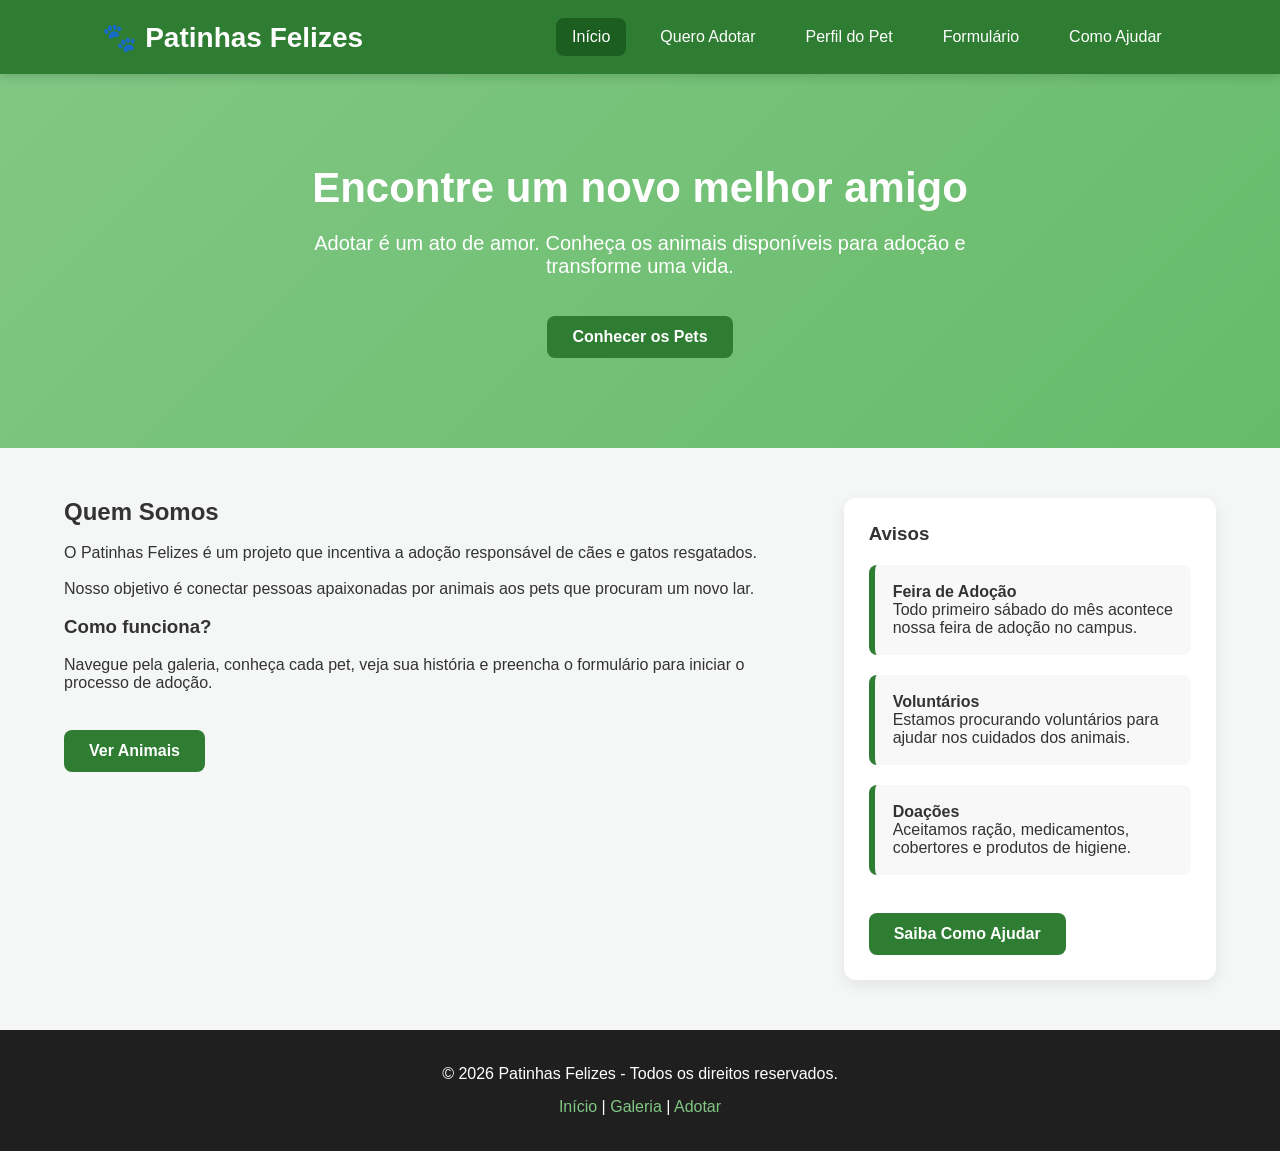
==== Patinhas felizes/index.html @ 5662692b "Organiza todas as páginas em arquivos separados fazendo a ligação entre elas" ====
<!DOCTYPE html>
<html lang="pt-BR">

<head>
    <meta charset="UTF-8">
    <meta name="viewport" content="width=device-width, initial-scale=1.0">
    <title>Patinhas Felizes | Início</title>

    <link rel="stylesheet" href="style.css">
</head>

<body>

    <header class="cabecalho-principal">

        <div class="logo">
            🐾 Patinhas Felizes
        </div>

        <nav class="menu-navegacao">
            <a href="index.html" class="ativo">Início</a>
            <a href="galeria.html">Quero Adotar</a>
            <a href="pet.html">Perfil do Pet</a>
            <a href="adotar.html">Formulário</a>
            <a href="ajudar.html">Como Ajudar</a>
        </nav>

    </header>

    <section class="hero-banner">

        <h1>Encontre um novo melhor amigo</h1>

        <p>
            Adotar é um ato de amor. Conheça os animais disponíveis
            para adoção e transforme uma vida.
        </p>

        <br>

        <a href="galeria.html" class="botao-link">
            Conhecer os Pets
        </a>

    </section>

    <main class="grid-home-container">

        <section>

            <h2>Quem Somos</h2>

            <br>

            <p>
                O Patinhas Felizes é um projeto que incentiva a adoção
                responsável de cães e gatos resgatados.
            </p>

            <br>

            <p>
                Nosso objetivo é conectar pessoas apaixonadas por animais
                aos pets que procuram um novo lar.
            </p>

            <br>

            <h3>Como funciona?</h3>

            <br>

            <p>
                Navegue pela galeria, conheça cada pet, veja sua história
                e preencha o formulário para iniciar o processo de adoção.
            </p>

            <br>

            <a href="galeria.html" class="botao-link">
                Ver Animais
            </a>

        </section>

        <aside class="barra-avisos">

            <h3>Avisos</h3>

            <div class="card-aviso">

                <h4>Feira de Adoção</h4>

                <p>
                    Todo primeiro sábado do mês acontece nossa feira de
                    adoção no campus.
                </p>

            </div>

            <div class="card-aviso">

                <h4>Voluntários</h4>

                <p>
                    Estamos procurando voluntários para ajudar nos
                    cuidados dos animais.
                </p>

            </div>

            <div class="card-aviso">

                <h4>Doações</h4>

                <p>
                    Aceitamos ração, medicamentos, cobertores e produtos
                    de higiene.
                </p>

            </div>

            <br>

            <a href="ajudar.html" class="botao-link">
                Saiba Como Ajudar
            </a>

        </aside>

    </main>

    <footer class="rodape-principal">

        <p>
            © 2026 Patinhas Felizes - Todos os direitos reservados.
        </p>

        <div class="links-rodape">

            <a href="index.html">Início</a> |

            <a href="galeria.html">Galeria</a> |

            <a href="adotar.html">Adotar</a>

        </div>

    </footer>

</body>

</html>
---- Patinhas felizes/style.css ----
*{
margin:0;
padding:0;
box-sizing:border-box;
font-family:'Segoe UI',Tahoma,Geneva,Verdana,sans-serif;
}
html{scroll-behavior:smooth;}
body{
background:#f4f7f5;
color:#333;
display:flex;
flex-direction:column;
min-height:100vh;
}
.cabecalho-principal{
background:#2e7d32;
display:flex;
justify-content:space-between;
align-items:center;
padding:18px 8%;
position:sticky;
top:0;
z-index:100;
box-shadow:0 3px 10px rgba(0,0,0,.15);
}
.logo{color:#fff;font-size:28px;font-weight:bold;}
.menu-navegacao{display:flex;gap:18px;flex-wrap:wrap;}
.menu-navegacao a{
color:#fff;
text-decoration:none;
padding:10px 16px;
border-radius:8px;
transition:.3s;
}
.menu-navegacao a:hover,.ativo{background:#1b5e20;}
.hero-banner{
background:linear-gradient(135deg,#81c784,#66bb6a);
color:#fff;
text-align:center;
padding:90px 30px;
}
.hero-banner h1{font-size:42px;margin-bottom:20px;}
.hero-banner p{font-size:20px;max-width:700px;margin:auto;}
.botao-link{
display:inline-block;
margin-top:20px;
background:#2e7d32;
color:#fff;
text-decoration:none;
padding:12px 25px;
border-radius:8px;
transition:.3s;
font-weight:bold;
}
.botao-link:hover{background:#1b5e20;transform:translateY(-3px);box-shadow:0 6px 15px rgba(0,0,0,.2);}
.container-geral{width:90%;max-width:1200px;margin:40px auto;}
.topo-pagina{text-align:center;margin-bottom:40px;}
.topo-pagina h1{color:#2e7d32;margin-bottom:15px;}
.grid-home-container{display:grid;grid-template-columns:2fr 1fr;gap:35px;width:90%;max-width:1200px;margin:50px auto;}
.barra-avisos,.ficha-rapida,.biografia-detalhada,.container-formulario,.card-ajuda{
background:#fff;
box-shadow:0 5px 15px rgba(0,0,0,.08);
border-radius:12px;
}
.barra-avisos{padding:25px;}
.card-aviso{background:#f8f8f8;padding:18px;border-left:6px solid #2e7d32;margin-top:20px;border-radius:8px;}
.grid-galeria-pets{display:grid;grid-template-columns:repeat(auto-fit,minmax(300px,1fr));gap:30px;}
.card-pet{background:#fff;border-radius:15px;overflow:hidden;box-shadow:0 8px 20px rgba(0,0,0,.08);transition:.3s;}
.card-pet:hover,.card-ajuda:hover{transform:translateY(-6px);}
.foto-placeholder{height:220px;background:#dcdcdc;display:flex;justify-content:center;align-items:center;font-size:22px;}
.info-pet{padding:20px;}
.info-pet h3{color:#2e7d32;margin-bottom:10px;}
.info-pet p{margin-bottom:8px;}
.flex-perfil-container{display:flex;gap:50px;flex-wrap:wrap;width:90%;max-width:1200px;margin:40px auto;}
.foto-lateral{flex:1;}
.foto-grande{height:350px;background:#d7d7d7;border-radius:12px;display:flex;justify-content:center;align-items:center;font-size:26px;}
.ficha-rapida{margin-top:20px;padding:20px;}
.biografia-detalhada{flex:2;padding:25px;}
.biografia-detalhada ul{margin-left:20px;}
.caixa-acao{margin-top:30px;background:#e8f5e9;padding:25px;border-radius:10px;}
.container-formulario{width:90%;max-width:700px;margin:40px auto;padding:30px;}
fieldset{border:1px solid #ddd;padding:20px;border-radius:10px;margin-bottom:25px;}
legend{color:#2e7d32;padding:0 10px;}
.grupo-campo{display:flex;flex-direction:column;margin-bottom:18px;}
.grupo-campo label{margin-bottom:8px;font-weight:600;}
.grupo-campo input,.grupo-campo select,.grupo-campo textarea{
padding:12px;border:2px solid #ddd;border-radius:8px;outline:none;transition:.3s;
}
.grupo-campo input:focus,.grupo-campo select:focus,.grupo-campo textarea:focus{border-color:#2e7d32;}
.botao-enviar{
width:100%;background:#2e7d32;color:#fff;border:none;padding:15px;border-radius:8px;cursor:pointer;font-size:16px;font-weight:bold;transition:.3s;
}
.botao-enviar:hover{background:#1b5e20;}
.flex-ajuda-cards{display:flex;gap:25px;flex-wrap:wrap;}
.card-ajuda{flex:1 1 300px;padding:25px;}
.rodape-principal{margin-top:auto;background:#1f1f1f;color:#fff;text-align:center;padding:35px;}
.links-rodape{margin-top:15px;}
.links-rodape a{color:#81c784;text-decoration:none;}
.links-rodape a:hover{text-decoration:underline;}
@media(max-width:900px){
.grid-home-container{grid-template-columns:1fr;}
.flex-perfil-container{flex-direction:column;}
.cabecalho-principal{flex-direction:column;gap:20px;}
.hero-banner h1{font-size:32px;}
}
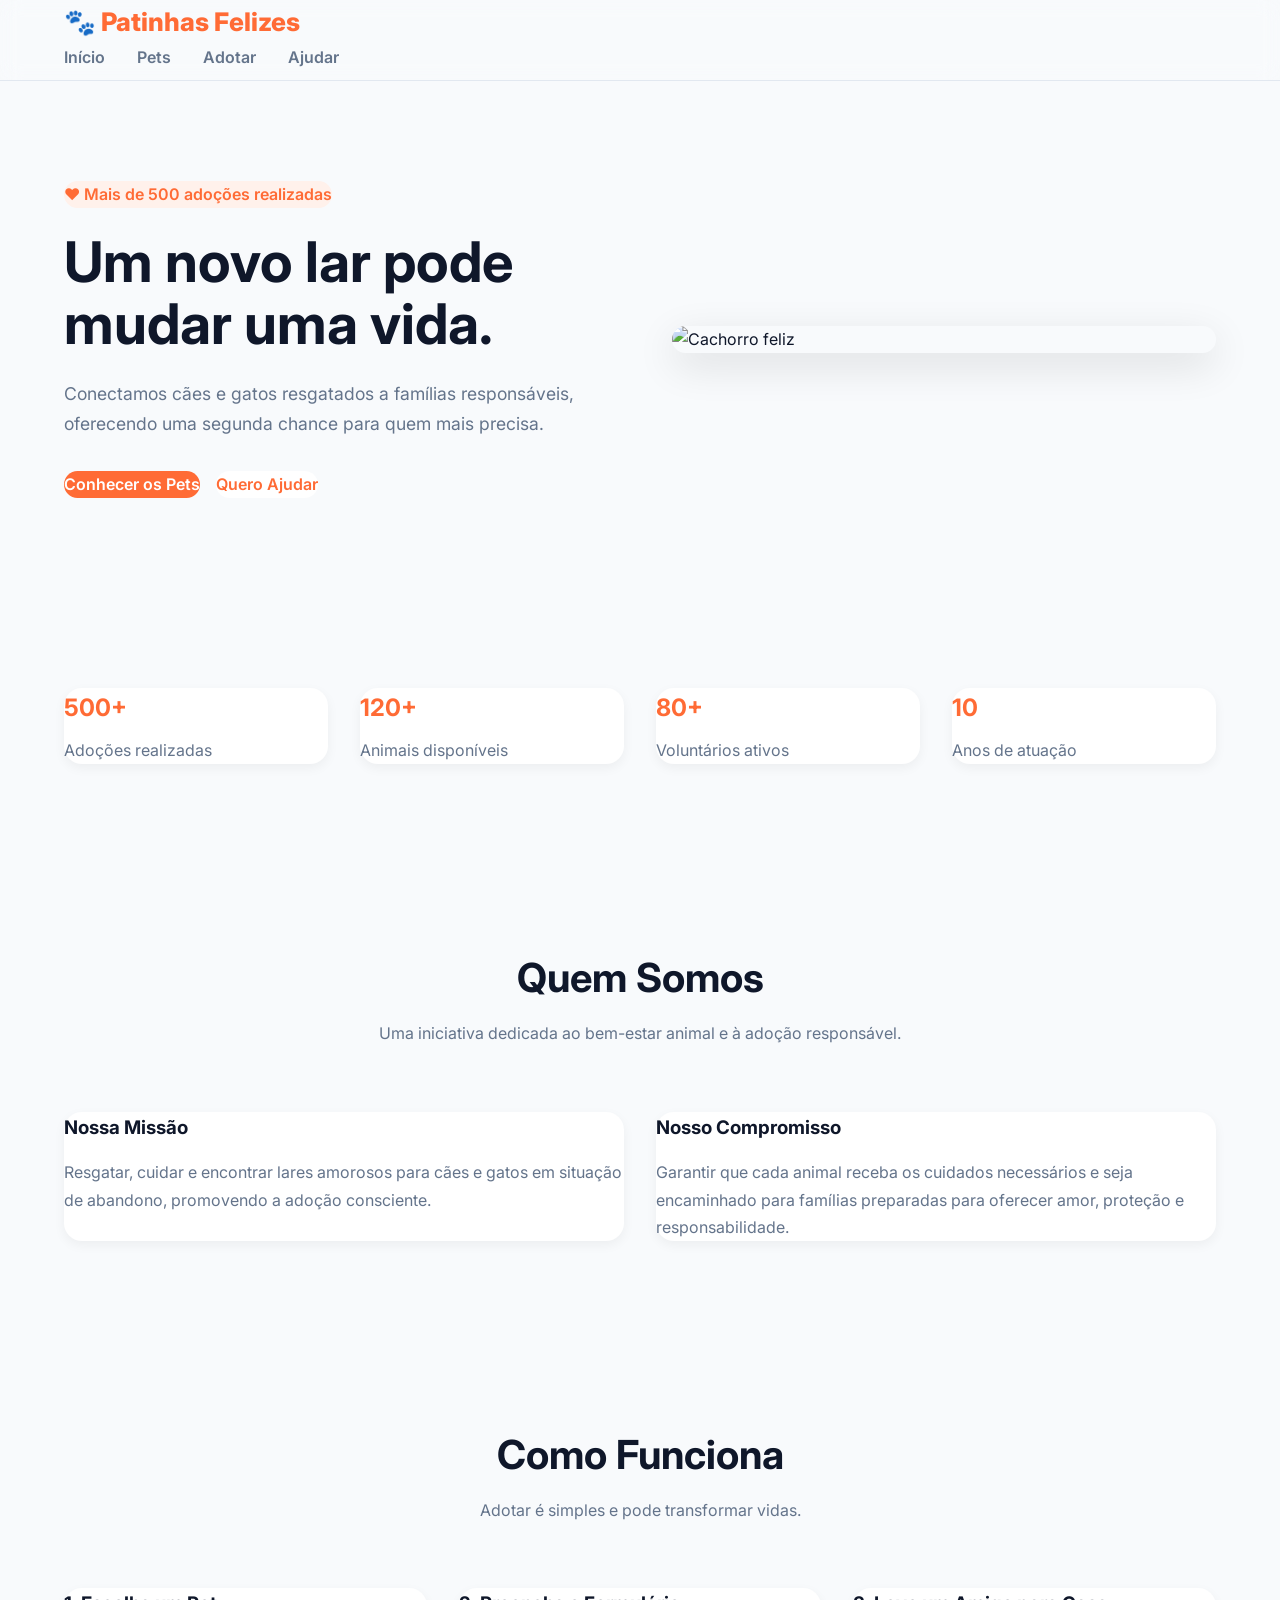
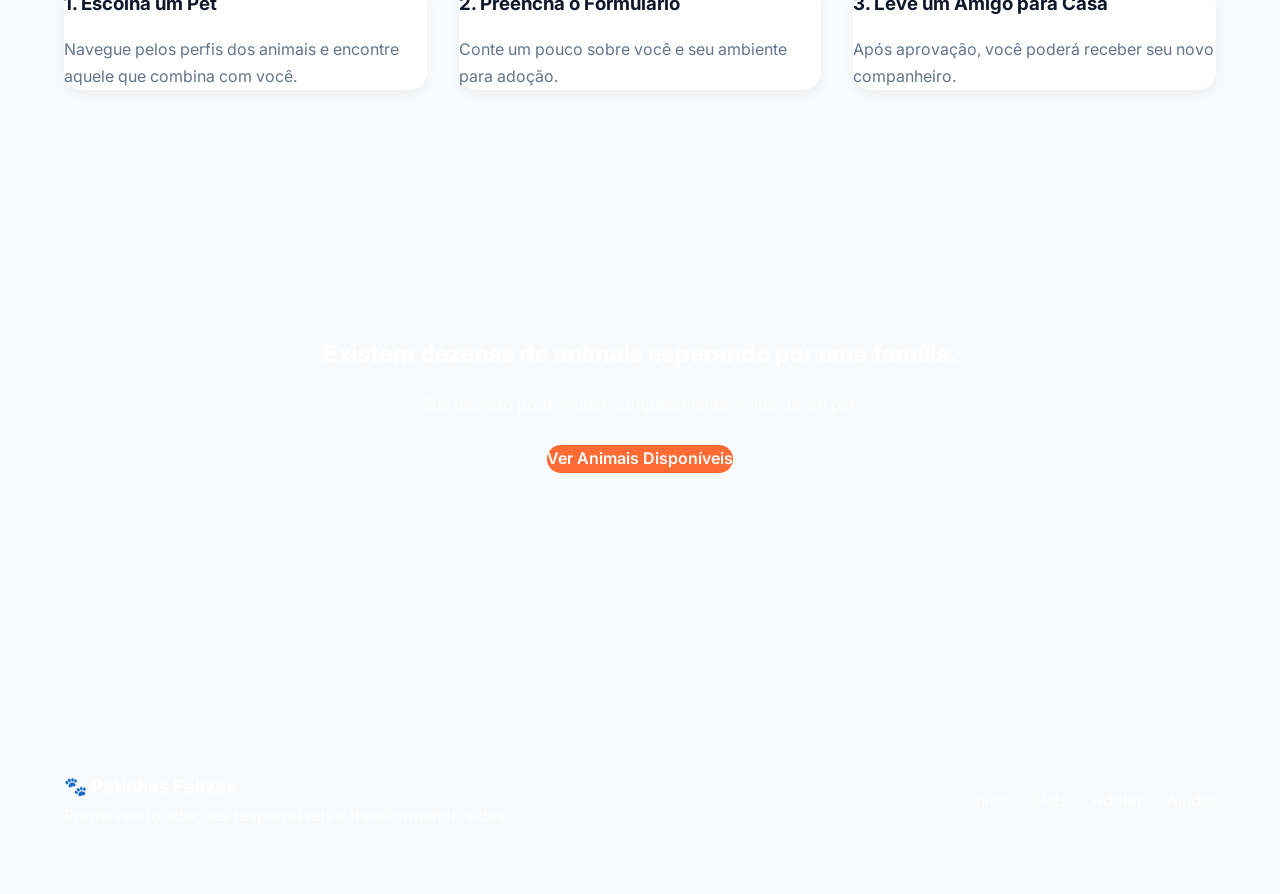
==== commit 8f94321d: "Refaz todo o CSS deixando mais profissional e interativo (usando IA obviamente" ====
--- a/Patinhas felizes/index.html
+++ b/Patinhas felizes/index.html
@@ -1,153 +1,277 @@
 <!DOCTYPE html>
 <html lang="pt-BR">
-
 <head>
     <meta charset="UTF-8">
     <meta name="viewport" content="width=device-width, initial-scale=1.0">
-    <title>Patinhas Felizes | Início</title>
+    <title>Patinhas Felizes | Adoção Responsável</title>
 
     <link rel="stylesheet" href="style.css">
+
+    <link rel="preconnect" href="https://fonts.googleapis.com">
+    <link rel="preconnect" href="https://fonts.gstatic.com" crossorigin>
+
+    <link href="https://fonts.googleapis.com/css2?family=Inter:wght@300;400;500;600;700;800;900&display=swap" rel="stylesheet">
 </head>
 
 <body>
 
-    <header class="cabecalho-principal">
-
-        <div class="logo">
+<header>
+    <div class="container navbar">
+
+        <a href="index.html" class="logo">
             🐾 Patinhas Felizes
-        </div>
-
-        <nav class="menu-navegacao">
-            <a href="index.html" class="ativo">Início</a>
-            <a href="galeria.html">Quero Adotar</a>
-            <a href="pet.html">Perfil do Pet</a>
-            <a href="adotar.html">Formulário</a>
-            <a href="ajudar.html">Como Ajudar</a>
+        </a>
+
+        <nav>
+            <ul class="menu">
+                <li><a href="index.html">Início</a></li>
+                <li><a href="galeria.html">Pets</a></li>
+                <li><a href="adotar.html">Adotar</a></li>
+                <li><a href="ajudar.html">Ajudar</a></li>
+            </ul>
         </nav>
 
-    </header>
-
-    <section class="hero-banner">
-
-        <h1>Encontre um novo melhor amigo</h1>
-
-        <p>
-            Adotar é um ato de amor. Conheça os animais disponíveis
-            para adoção e transforme uma vida.
-        </p>
-
-        <br>
-
-        <a href="galeria.html" class="botao-link">
-            Conhecer os Pets
-        </a>
-
-    </section>
-
-    <main class="grid-home-container">
-
-        <section>
-
-            <h2>Quem Somos</h2>
-
-            <br>
+    </div>
+</header>
+
+<main>
+
+    <!-- HERO -->
+
+    <section class="hero">
+
+        <div class="container hero-content">
+
+            <div class="hero-text">
+
+                <span class="badge">
+                    ❤️ Mais de 500 adoções realizadas
+                </span>
+
+                <h1>
+                    Um novo lar pode mudar uma vida.
+                </h1>
+
+                <p>
+                    Conectamos cães e gatos resgatados a famílias responsáveis,
+                    oferecendo uma segunda chance para quem mais precisa.
+                </p>
+
+                <div class="hero-buttons">
+                    <a href="galeria.html" class="btn">
+                        Conhecer os Pets
+                    </a>
+
+                    <a href="ajudar.html" class="btn btn-outline">
+                        Quero Ajudar
+                    </a>
+                </div>
+
+            </div>
+
+            <div class="hero-image">
+
+                <img
+                    src="https://images.unsplash.com/photo-1517849845537-4d257902454a?w=900"
+                    alt="Cachorro feliz">
+
+            </div>
+
+        </div>
+
+    </section>
+
+    <!-- ESTATÍSTICAS -->
+
+    <section>
+
+        <div class="container">
+
+            <div class="grid grid-4">
+
+                <article class="card">
+                    <h2>500+</h2>
+                    <p>Adoções realizadas</p>
+                </article>
+
+                <article class="card">
+                    <h2>120+</h2>
+                    <p>Animais disponíveis</p>
+                </article>
+
+                <article class="card">
+                    <h2>80+</h2>
+                    <p>Voluntários ativos</p>
+                </article>
+
+                <article class="card">
+                    <h2>10</h2>
+                    <p>Anos de atuação</p>
+                </article>
+
+            </div>
+
+        </div>
+
+    </section>
+
+    <!-- QUEM SOMOS -->
+
+    <section>
+
+        <div class="container">
+
+            <div class="section-title">
+
+                <h2>Quem Somos</h2>
+
+                <p>
+                    Uma iniciativa dedicada ao bem-estar animal e à adoção responsável.
+                </p>
+
+            </div>
+
+            <div class="grid grid-2">
+
+                <div class="card">
+
+                    <h3>Nossa Missão</h3>
+
+                    <p>
+                        Resgatar, cuidar e encontrar lares amorosos para cães e gatos
+                        em situação de abandono, promovendo a adoção consciente.
+                    </p>
+
+                </div>
+
+                <div class="card">
+
+                    <h3>Nosso Compromisso</h3>
+
+                    <p>
+                        Garantir que cada animal receba os cuidados necessários e seja
+                        encaminhado para famílias preparadas para oferecer amor,
+                        proteção e responsabilidade.
+                    </p>
+
+                </div>
+
+            </div>
+
+        </div>
+
+    </section>
+
+    <!-- COMO FUNCIONA -->
+
+    <section>
+
+        <div class="container">
+
+            <div class="section-title">
+
+                <h2>Como Funciona</h2>
+
+                <p>
+                    Adotar é simples e pode transformar vidas.
+                </p>
+
+            </div>
+
+            <div class="grid grid-3">
+
+                <article class="card">
+
+                    <h3>1. Escolha um Pet</h3>
+
+                    <p>
+                        Navegue pelos perfis dos animais e encontre aquele que combina com você.
+                    </p>
+
+                </article>
+
+                <article class="card">
+
+                    <h3>2. Preencha o Formulário</h3>
+
+                    <p>
+                        Conte um pouco sobre você e seu ambiente para adoção.
+                    </p>
+
+                </article>
+
+                <article class="card">
+
+                    <h3>3. Leve um Amigo para Casa</h3>
+
+                    <p>
+                        Após aprovação, você poderá receber seu novo companheiro.
+                    </p>
+
+                </article>
+
+            </div>
+
+        </div>
+
+    </section>
+
+    <!-- CHAMADA -->
+
+    <section>
+
+        <div class="container">
+
+            <div class="notice">
+
+                <h2>
+                    Existem dezenas de animais esperando por uma família.
+                </h2>
+
+                <p>
+                    Sua decisão pode mudar completamente a vida de um pet.
+                </p>
+
+                <br>
+
+                <a href="galeria.html" class="btn">
+                    Ver Animais Disponíveis
+                </a>
+
+            </div>
+
+        </div>
+
+    </section>
+
+</main>
+
+<footer>
+
+    <div class="container footer-content">
+
+        <div>
+
+            <h3>🐾 Patinhas Felizes</h3>
 
             <p>
-                O Patinhas Felizes é um projeto que incentiva a adoção
-                responsável de cães e gatos resgatados.
+                Promovendo adoções responsáveis e transformando vidas.
             </p>
 
-            <br>
-
-            <p>
-                Nosso objetivo é conectar pessoas apaixonadas por animais
-                aos pets que procuram um novo lar.
-            </p>
-
-            <br>
-
-            <h3>Como funciona?</h3>
-
-            <br>
-
-            <p>
-                Navegue pela galeria, conheça cada pet, veja sua história
-                e preencha o formulário para iniciar o processo de adoção.
-            </p>
-
-            <br>
-
-            <a href="galeria.html" class="botao-link">
-                Ver Animais
-            </a>
-
-        </section>
-
-        <aside class="barra-avisos">
-
-            <h3>Avisos</h3>
-
-            <div class="card-aviso">
-
-                <h4>Feira de Adoção</h4>
-
-                <p>
-                    Todo primeiro sábado do mês acontece nossa feira de
-                    adoção no campus.
-                </p>
-
-            </div>
-
-            <div class="card-aviso">
-
-                <h4>Voluntários</h4>
-
-                <p>
-                    Estamos procurando voluntários para ajudar nos
-                    cuidados dos animais.
-                </p>
-
-            </div>
-
-            <div class="card-aviso">
-
-                <h4>Doações</h4>
-
-                <p>
-                    Aceitamos ração, medicamentos, cobertores e produtos
-                    de higiene.
-                </p>
-
-            </div>
-
-            <br>
-
-            <a href="ajudar.html" class="botao-link">
-                Saiba Como Ajudar
-            </a>
-
-        </aside>
-
-    </main>
-
-    <footer class="rodape-principal">
-
-        <p>
-            © 2026 Patinhas Felizes - Todos os direitos reservados.
-        </p>
-
-        <div class="links-rodape">
-
-            <a href="index.html">Início</a> |
-
-            <a href="galeria.html">Galeria</a> |
-
+        </div>
+
+        <div class="footer-links">
+
+            <a href="index.html">Início</a>
+            <a href="galeria.html">Pets</a>
             <a href="adotar.html">Adotar</a>
-
-        </div>
-
-    </footer>
+            <a href="ajudar.html">Ajudar</a>
+
+        </div>
+
+    </div>
+
+</footer>
 
 </body>
-
 </html>
--- a/Patinhas felizes/style.css
+++ b/Patinhas felizes/style.css
@@ -1,105 +1,529 @@
+:root{
+--primary:#ff6b35;
+--primary-dark:#e85a2a;
+
+```
+--secondary:#4f46e5;
+
+--bg:#f8fafc;
+--surface:#ffffff;
+
+--text:#0f172a;
+--text-light:#64748b;
+
+--border:#e2e8f0;
+
+--shadow-sm:0 4px 12px rgba(0,0,0,.05);
+--shadow-md:0 8px 24px rgba(0,0,0,.08);
+--shadow-lg:0 12px 40px rgba(0,0,0,.12);
+
+--radius:18px;
+
+--container:1200px;
+```
+
+}
+
 *{
 margin:0;
 padding:0;
 box-sizing:border-box;
-font-family:'Segoe UI',Tahoma,Geneva,Verdana,sans-serif;
-}
-html{scroll-behavior:smooth;}
+}
+
+html{
+scroll-behavior:smooth;
+}
+
 body{
-background:#f4f7f5;
-color:#333;
-display:flex;
-flex-direction:column;
-min-height:100vh;
-}
-.cabecalho-principal{
-background:#2e7d32;
+font-family:'Inter',sans-serif;
+background:var(--bg);
+color:var(--text);
+line-height:1.7;
+}
+
+img{
+max-width:100%;
+display:block;
+}
+
+a{
+text-decoration:none;
+color:inherit;
+}
+
+ul{
+list-style:none;
+}
+
+.container{
+width:90%;
+max-width:var(--container);
+margin:auto;
+}
+
+/* HEADER */
+
+header{
+position:sticky;
+top:0;
+z-index:1000;
+
+```
+background:rgba(255,255,255,.95);
+
+backdrop-filter:blur(10px);
+
+border-bottom:1px solid var(--border);
+```
+
+}
+
+.navbar{
+height:80px;
+
+```
 display:flex;
 justify-content:space-between;
 align-items:center;
-padding:18px 8%;
-position:sticky;
-top:0;
-z-index:100;
-box-shadow:0 3px 10px rgba(0,0,0,.15);
-}
-.logo{color:#fff;font-size:28px;font-weight:bold;}
-.menu-navegacao{display:flex;gap:18px;flex-wrap:wrap;}
-.menu-navegacao a{
-color:#fff;
-text-decoration:none;
-padding:10px 16px;
-border-radius:8px;
+```
+
+}
+
+.logo{
+font-size:1.6rem;
+font-weight:800;
+color:var(--primary);
+}
+
+.menu{
+display:flex;
+gap:2rem;
+}
+
+.menu a{
+color:var(--text-light);
+font-weight:600;
 transition:.3s;
 }
-.menu-navegacao a:hover,.ativo{background:#1b5e20;}
-.hero-banner{
-background:linear-gradient(135deg,#81c784,#66bb6a);
-color:#fff;
+
+.menu a:hover{
+color:var(--primary);
+}
+
+/* HERO */
+
+.hero{
+padding:100px 0;
+}
+
+.hero-content{
+display:grid;
+grid-template-columns:1fr 1fr;
+gap:4rem;
+align-items:center;
+}
+
+.badge{
+display:inline-block;
+
+```
+padding:.5rem 1rem;
+
+background:#fff1eb;
+
+color:var(--primary);
+
+border-radius:999px;
+
+font-weight:600;
+
+margin-bottom:1.5rem;
+```
+
+}
+
+.hero h1{
+font-size:3.5rem;
+line-height:1.1;
+margin-bottom:1.5rem;
+}
+
+.hero p{
+font-size:1.1rem;
+color:var(--text-light);
+margin-bottom:2rem;
+}
+
+.hero-buttons{
+display:flex;
+gap:1rem;
+flex-wrap:wrap;
+}
+
+.hero-image img{
+border-radius:30px;
+box-shadow:var(--shadow-lg);
+}
+
+/* BOTÕES */
+
+.btn{
+display:inline-flex;
+align-items:center;
+justify-content:center;
+
+```
+padding:14px 28px;
+
+background:var(--primary);
+
+color:white;
+
+border:none;
+
+border-radius:999px;
+
+font-weight:600;
+
+transition:.3s;
+```
+
+}
+
+.btn:hover{
+background:var(--primary-dark);
+transform:translateY(-3px);
+}
+
+.btn-outline{
+background:white;
+color:var(--primary);
+
+```
+border:2px solid var(--primary);
+```
+
+}
+
+.btn-outline:hover{
+background:var(--primary);
+color:white;
+}
+
+/* SEÇÕES */
+
+section{
+padding:90px 0;
+}
+
+.section-title{
 text-align:center;
-padding:90px 30px;
-}
-.hero-banner h1{font-size:42px;margin-bottom:20px;}
-.hero-banner p{font-size:20px;max-width:700px;margin:auto;}
-.botao-link{
-display:inline-block;
-margin-top:20px;
-background:#2e7d32;
-color:#fff;
-text-decoration:none;
-padding:12px 25px;
-border-radius:8px;
+margin-bottom:4rem;
+}
+
+.section-title h2{
+font-size:2.5rem;
+margin-bottom:.5rem;
+}
+
+.section-title p{
+color:var(--text-light);
+}
+
+/* GRID */
+
+.grid{
+display:grid;
+gap:2rem;
+}
+
+.grid-2{
+grid-template-columns:repeat(2,1fr);
+}
+
+.grid-3{
+grid-template-columns:repeat(3,1fr);
+}
+
+.grid-4{
+grid-template-columns:repeat(4,1fr);
+}
+
+/* CARDS */
+
+.card{
+background:white;
+
+```
+padding:2rem;
+
+border-radius:var(--radius);
+
+box-shadow:var(--shadow-sm);
+
 transition:.3s;
-font-weight:bold;
-}
-.botao-link:hover{background:#1b5e20;transform:translateY(-3px);box-shadow:0 6px 15px rgba(0,0,0,.2);}
-.container-geral{width:90%;max-width:1200px;margin:40px auto;}
-.topo-pagina{text-align:center;margin-bottom:40px;}
-.topo-pagina h1{color:#2e7d32;margin-bottom:15px;}
-.grid-home-container{display:grid;grid-template-columns:2fr 1fr;gap:35px;width:90%;max-width:1200px;margin:50px auto;}
-.barra-avisos,.ficha-rapida,.biografia-detalhada,.container-formulario,.card-ajuda{
-background:#fff;
-box-shadow:0 5px 15px rgba(0,0,0,.08);
+```
+
+}
+
+.card:hover{
+transform:translateY(-8px);
+box-shadow:var(--shadow-md);
+}
+
+.card h2{
+color:var(--primary);
+margin-bottom:.5rem;
+}
+
+.card h3{
+margin-bottom:1rem;
+}
+
+.card p{
+color:var(--text-light);
+}
+
+/* AVISO */
+
+.notice{
+padding:4rem;
+
+```
+border-radius:24px;
+
+background:linear-gradient(
+    135deg,
+    var(--primary),
+    var(--secondary)
+);
+
+color:white;
+
+text-align:center;
+```
+
+}
+
+.notice h2{
+margin-bottom:1rem;
+}
+
+.notice p{
+opacity:.9;
+}
+
+/* FOOTER */
+
+footer{
+margin-top:5rem;
+
+```
+background:#0f172a;
+
+color:white;
+
+padding:4rem 0;
+```
+
+}
+
+.footer-content{
+display:flex;
+justify-content:space-between;
+align-items:center;
+gap:2rem;
+}
+
+.footer-links{
+display:flex;
+gap:1.5rem;
+}
+
+.footer-links a{
+transition:.3s;
+}
+
+.footer-links a:hover{
+color:var(--primary);
+}
+
+/* FORMULÁRIOS */
+
+form{
+background:white;
+
+```
+padding:3rem;
+
+border-radius:24px;
+
+box-shadow:var(--shadow-md);
+```
+
+}
+
+.form-group{
+margin-bottom:1.5rem;
+}
+
+label{
+display:block;
+margin-bottom:.5rem;
+font-weight:600;
+}
+
+input,
+textarea,
+select{
+width:100%;
+
+```
+padding:14px;
+
+border:1px solid var(--border);
+
 border-radius:12px;
-}
-.barra-avisos{padding:25px;}
-.card-aviso{background:#f8f8f8;padding:18px;border-left:6px solid #2e7d32;margin-top:20px;border-radius:8px;}
-.grid-galeria-pets{display:grid;grid-template-columns:repeat(auto-fit,minmax(300px,1fr));gap:30px;}
-.card-pet{background:#fff;border-radius:15px;overflow:hidden;box-shadow:0 8px 20px rgba(0,0,0,.08);transition:.3s;}
-.card-pet:hover,.card-ajuda:hover{transform:translateY(-6px);}
-.foto-placeholder{height:220px;background:#dcdcdc;display:flex;justify-content:center;align-items:center;font-size:22px;}
-.info-pet{padding:20px;}
-.info-pet h3{color:#2e7d32;margin-bottom:10px;}
-.info-pet p{margin-bottom:8px;}
-.flex-perfil-container{display:flex;gap:50px;flex-wrap:wrap;width:90%;max-width:1200px;margin:40px auto;}
-.foto-lateral{flex:1;}
-.foto-grande{height:350px;background:#d7d7d7;border-radius:12px;display:flex;justify-content:center;align-items:center;font-size:26px;}
-.ficha-rapida{margin-top:20px;padding:20px;}
-.biografia-detalhada{flex:2;padding:25px;}
-.biografia-detalhada ul{margin-left:20px;}
-.caixa-acao{margin-top:30px;background:#e8f5e9;padding:25px;border-radius:10px;}
-.container-formulario{width:90%;max-width:700px;margin:40px auto;padding:30px;}
-fieldset{border:1px solid #ddd;padding:20px;border-radius:10px;margin-bottom:25px;}
-legend{color:#2e7d32;padding:0 10px;}
-.grupo-campo{display:flex;flex-direction:column;margin-bottom:18px;}
-.grupo-campo label{margin-bottom:8px;font-weight:600;}
-.grupo-campo input,.grupo-campo select,.grupo-campo textarea{
-padding:12px;border:2px solid #ddd;border-radius:8px;outline:none;transition:.3s;
-}
-.grupo-campo input:focus,.grupo-campo select:focus,.grupo-campo textarea:focus{border-color:#2e7d32;}
-.botao-enviar{
-width:100%;background:#2e7d32;color:#fff;border:none;padding:15px;border-radius:8px;cursor:pointer;font-size:16px;font-weight:bold;transition:.3s;
-}
-.botao-enviar:hover{background:#1b5e20;}
-.flex-ajuda-cards{display:flex;gap:25px;flex-wrap:wrap;}
-.card-ajuda{flex:1 1 300px;padding:25px;}
-.rodape-principal{margin-top:auto;background:#1f1f1f;color:#fff;text-align:center;padding:35px;}
-.links-rodape{margin-top:15px;}
-.links-rodape a{color:#81c784;text-decoration:none;}
-.links-rodape a:hover{text-decoration:underline;}
+
+font-size:1rem;
+```
+
+}
+
+input:focus,
+textarea:focus,
+select:focus{
+outline:none;
+
+```
+border-color:var(--primary);
+
+box-shadow:0 0 0 4px rgba(255,107,53,.15);
+```
+
+}
+
+/* PERFIL PET */
+
+.pet-profile{
+display:grid;
+grid-template-columns:1fr 1fr;
+gap:4rem;
+}
+
+.pet-profile img{
+border-radius:24px;
+box-shadow:var(--shadow-md);
+}
+
+.info-box{
+background:white;
+
+```
+padding:1.5rem;
+
+border-radius:16px;
+
+margin-bottom:1rem;
+```
+
+}
+
+/* PETS */
+
+.pet-card img{
+width:100%;
+height:260px;
+
+```
+object-fit:cover;
+
+border-radius:12px;
+```
+
+}
+
+.pet-info{
+margin:.7rem 0 1rem;
+color:var(--text-light);
+}
+
+/* RESPONSIVO */
+
 @media(max-width:900px){
-.grid-home-container{grid-template-columns:1fr;}
-.flex-perfil-container{flex-direction:column;}
-.cabecalho-principal{flex-direction:column;gap:20px;}
-.hero-banner h1{font-size:32px;}
-}
+
+```
+.hero-content,
+.pet-profile,
+.grid-2,
+.grid-3,
+.grid-4{
+    grid-template-columns:1fr;
+}
+
+.hero{
+    text-align:center;
+}
+
+.hero-buttons{
+    justify-content:center;
+}
+
+.hero h1{
+    font-size:2.8rem;
+}
+
+.footer-content{
+    flex-direction:column;
+    text-align:center;
+}
+```
+
+}
+
+@media(max-width:600px){
+
+```
+.navbar{
+    flex-direction:column;
+    height:auto;
+    padding:1rem 0;
+    gap:1rem;
+}
+
+.menu{
+    flex-wrap:wrap;
+    justify-content:center;
+    gap:1rem;
+}
+
+.hero h1{
+    font-size:2.2rem;
+}
+
+form{
+    padding:2rem;
+}
+
+.notice{
+    padding:2rem;
+}
+```
+
+}
+.pet-card{
+    overflow:hidden;
+}
+
+.pet-card img{
+    transition:.4s;
+}
+
+.pet-card:hover img{
+    transform:scale(1.05);
+}
+
+.pet-card .btn{
+    width:100%;
+    margin-top:1rem;
+}
